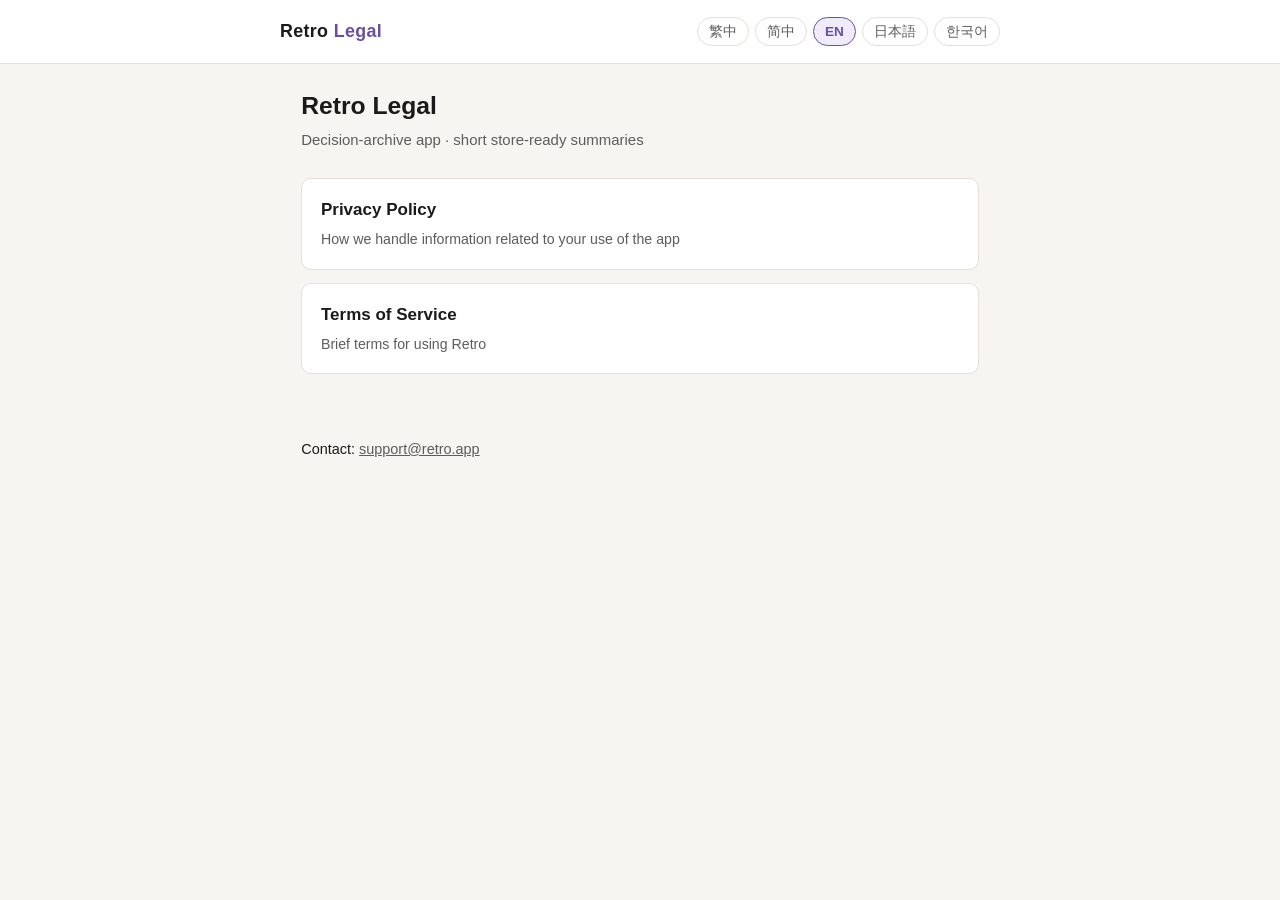
==== index.html @ 139ab5c8 "Initial Retro legal site for GitHub Pages Short Privacy Policy and Terms of Service (zh-TW, zh-CN, e" ====
<!DOCTYPE html>
<html lang="zh-Hant">
<head>
  <meta charset="utf-8" />
  <meta name="viewport" content="width=device-width, initial-scale=1" />
  <title>Retro — Legal</title>
  <meta name="description" content="Retro privacy policy and terms of service." />
  <link rel="stylesheet" href="styles.css" />
</head>
<body>
  <header>
    <div class="header-inner">
      <a class="brand" href="index.html">Retro <span>Legal</span></a>
      <nav class="langs" aria-label="Language">
        <button type="button" data-set-lang="zh-TW">繁中</button>
        <button type="button" data-set-lang="zh-CN">简中</button>
        <button type="button" data-set-lang="en">EN</button>
        <button type="button" data-set-lang="ja">日本語</button>
        <button type="button" data-set-lang="ko">한국어</button>
      </nav>
    </div>
  </header>
  <main>
    <div data-lang="zh-TW">
      <h1>Retro 法律與政策</h1>
      <p class="meta">決定存檔應用 · 簡要說明（上架用）</p>
      <ul class="home-list">
        <li><a href="privacy.html">隱私政策<small>我們如何處理與應用使用相關的資訊</small></a></li>
        <li><a href="terms.html">服務條款<small>使用 Retro 的簡要約定</small></a></li>
      </ul>
    </div>
    <div data-lang="zh-CN">
      <h1>Retro 法律与政策</h1>
      <p class="meta">决定存档应用 · 简要说明（上架用）</p>
      <ul class="home-list">
        <li><a href="privacy.html">隐私政策<small>我们如何处理与应用使用相关的信息</small></a></li>
        <li><a href="terms.html">服务条款<small>使用 Retro 的简要约定</small></a></li>
      </ul>
    </div>
    <div data-lang="en">
      <h1>Retro Legal</h1>
      <p class="meta">Decision-archive app · short store-ready summaries</p>
      <ul class="home-list">
        <li><a href="privacy.html">Privacy Policy<small>How we handle information related to your use of the app</small></a></li>
        <li><a href="terms.html">Terms of Service<small>Brief terms for using Retro</small></a></li>
      </ul>
    </div>
    <div data-lang="ja">
      <h1>Retro 法的情報</h1>
      <p class="meta">決断記録アプリ · 要約（ストア掲載用）</p>
      <ul class="home-list">
        <li><a href="privacy.html">プライバシーポリシー<small>アプリ利用に関する情報の取り扱い</small></a></li>
        <li><a href="terms.html">利用規約<small>Retro ご利用にあたっての要約</small></a></li>
      </ul>
    </div>
    <div data-lang="ko">
      <h1>Retro 법적 안내</h1>
      <p class="meta">결정 기록 앱 · 요약（스토어용）</p>
      <ul class="home-list">
        <li><a href="privacy.html">개인정보 처리방침<small>앱 이용과 관련된 정보 처리</small></a></li>
        <li><a href="terms.html">이용약관<small>Retro 이용에 관한 요약</small></a></li>
      </ul>
    </div>
  </main>
  <footer>
    <p>Contact: <a href="mailto:support@retro.app">support@retro.app</a></p>
  </footer>
  <script src="lang.js"></script>
</body>
</html>
---- styles.css ----
:root {
  --bg: #f7f5f1;
  --card: #ffffff;
  --text: #1a1a1a;
  --muted: #5c5c5c;
  --border: #e4e0d8;
  --accent: #6b4ea3;
  --accent-soft: #f0ebf8;
  --link: #5a3d96;
}
* { box-sizing: border-box; }
html { font-size: 17px; }
body {
  margin: 0;
  font-family: -apple-system, BlinkMacSystemFont, "Segoe UI", "PingFang TC",
    "Noto Sans TC", "Hiragino Sans", "Apple SD Gothic Neo", sans-serif;
  background: var(--bg);
  color: var(--text);
  line-height: 1.65;
}
a { color: var(--link); }
header {
  background: var(--card);
  border-bottom: 1px solid var(--border);
  padding: 1rem 1.25rem;
  position: sticky;
  top: 0;
  z-index: 10;
}
.header-inner {
  max-width: 720px;
  margin: 0 auto;
  display: flex;
  flex-wrap: wrap;
  align-items: center;
  justify-content: space-between;
  gap: 0.75rem;
}
.brand {
  font-weight: 700;
  font-size: 1.05rem;
  text-decoration: none;
  color: var(--text);
  letter-spacing: 0.02em;
}
.brand span { color: var(--accent); }
nav.langs {
  display: flex;
  flex-wrap: wrap;
  gap: 0.35rem;
}
nav.langs button {
  appearance: none;
  border: 1px solid var(--border);
  background: var(--card);
  color: var(--muted);
  border-radius: 999px;
  padding: 0.25rem 0.65rem;
  font-size: 0.8rem;
  cursor: pointer;
}
nav.langs button[aria-pressed="true"] {
  background: var(--accent-soft);
  border-color: var(--accent);
  color: var(--accent);
  font-weight: 600;
}
main {
  max-width: 720px;
  margin: 0 auto;
  padding: 1.5rem 1.25rem 3rem;
}
.card {
  background: var(--card);
  border: 1px solid var(--border);
  border-radius: 12px;
  padding: 1.5rem 1.35rem;
}
h1 {
  font-size: 1.45rem;
  margin: 0 0 0.35rem;
  line-height: 1.3;
}
.meta {
  color: var(--muted);
  font-size: 0.88rem;
  margin-bottom: 1.5rem;
}
h2 {
  font-size: 1.05rem;
  margin: 1.5rem 0 0.45rem;
  color: var(--text);
}
p { margin: 0 0 0.75rem; color: var(--text); }
.home-list {
  list-style: none;
  padding: 0;
  margin: 1rem 0 0;
}
.home-list li { margin: 0 0 0.75rem; }
.home-list a {
  display: block;
  padding: 1rem 1.1rem;
  background: var(--card);
  border: 1px solid var(--border);
  border-radius: 10px;
  text-decoration: none;
  color: var(--text);
  font-weight: 600;
}
.home-list a:hover { border-color: var(--accent); background: var(--accent-soft); }
.home-list a small {
  display: block;
  font-weight: 400;
  color: var(--muted);
  margin-top: 0.25rem;
}
footer {
  max-width: 720px;
  margin: 0 auto;
  padding: 0 1.25rem 2.5rem;
  color: var(--muted);
  font-size: 0.85rem;
}
footer a { color: var(--muted); }
[data-lang] { display: none; }
[data-lang].active { display: block; }
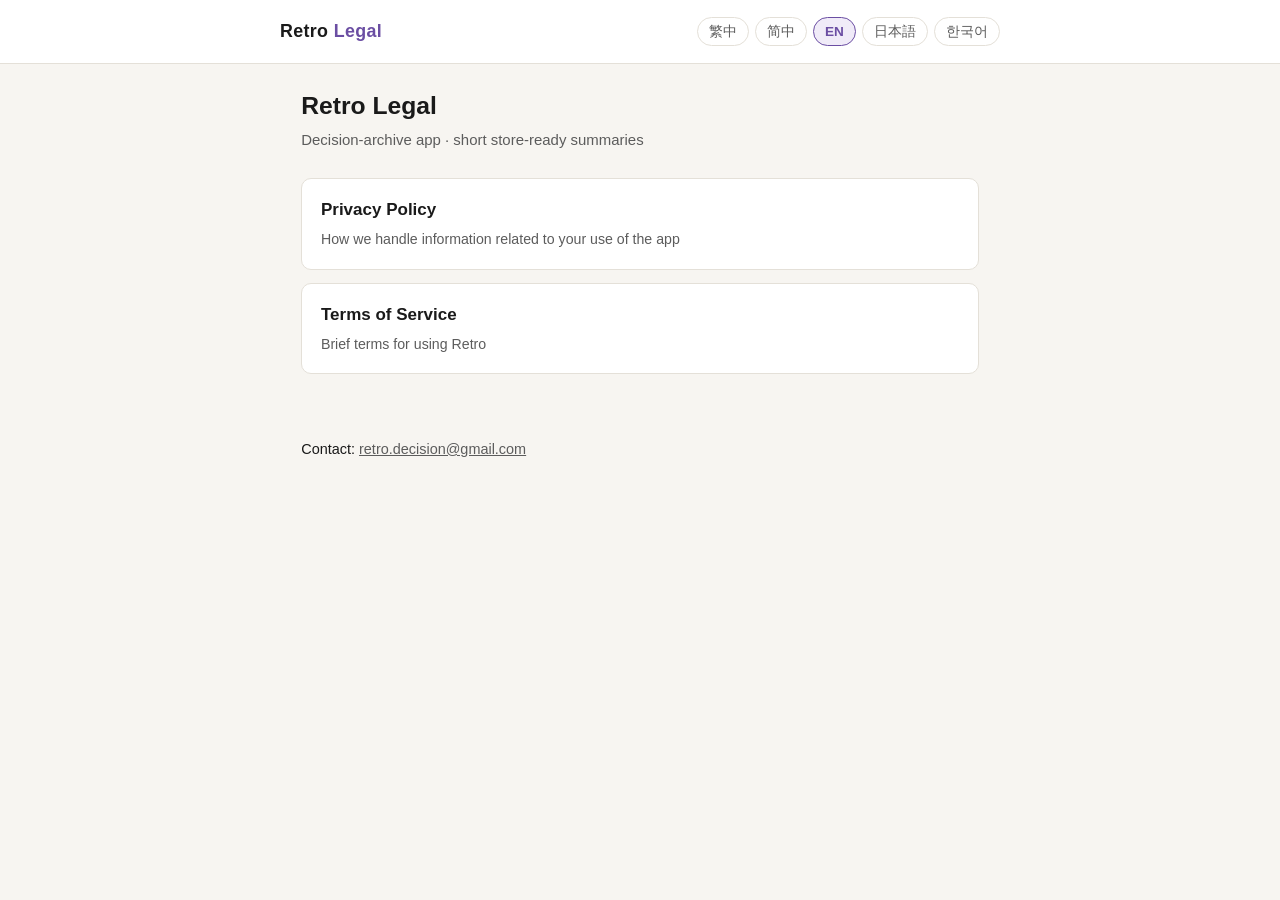
==== commit 271d1565: "chore(legal): set support email to retro.decision@gmail.com Replace placeholder support@retro.app ac" ====
--- a/index.html
+++ b/index.html
@@ -63,7 +63,7 @@
     </div>
   </main>
   <footer>
-    <p>Contact: <a href="mailto:support@retro.app">support@retro.app</a></p>
+    <p>Contact: <a href="mailto:retro.decision@gmail.com">retro.decision@gmail.com</a></p>
   </footer>
   <script src="lang.js"></script>
 </body>
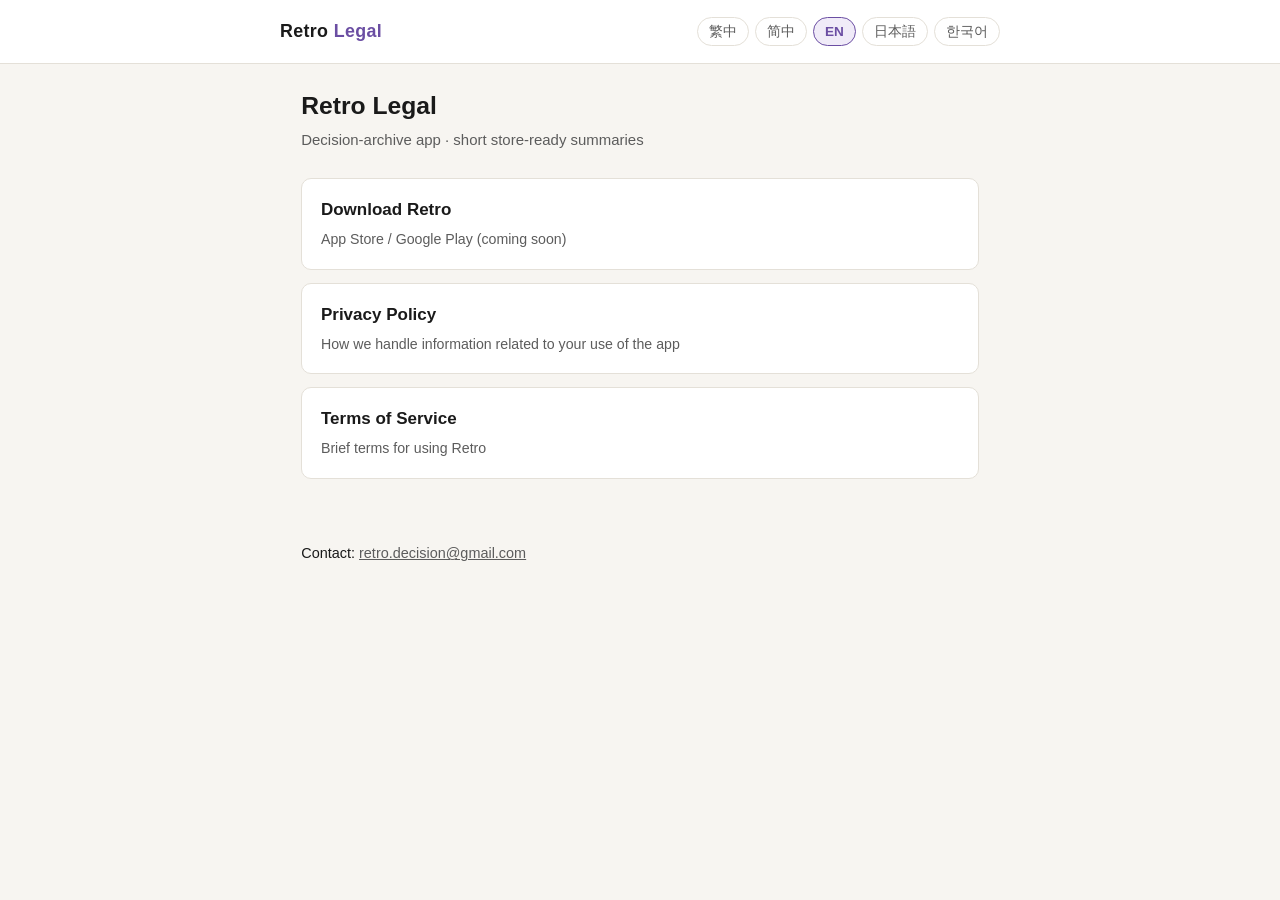
==== commit 0a602131: "Add store QR download landing (coming soon until listings live)" ====
--- a/index.html
+++ b/index.html
@@ -25,6 +25,7 @@
       <h1>Retro 法律與政策</h1>
       <p class="meta">決定存檔應用 · 簡要說明（上架用）</p>
       <ul class="home-list">
+        <li><a href="download.html">下載 Retro<small>App Store／Google Play（即將上架）</small></a></li>
         <li><a href="privacy.html">隱私政策<small>我們如何處理與應用使用相關的資訊</small></a></li>
         <li><a href="terms.html">服務條款<small>使用 Retro 的簡要約定</small></a></li>
       </ul>
@@ -33,6 +34,7 @@
       <h1>Retro 法律与政策</h1>
       <p class="meta">决定存档应用 · 简要说明（上架用）</p>
       <ul class="home-list">
+        <li><a href="download.html">下载 Retro<small>App Store／Google Play（即将上架）</small></a></li>
         <li><a href="privacy.html">隐私政策<small>我们如何处理与应用使用相关的信息</small></a></li>
         <li><a href="terms.html">服务条款<small>使用 Retro 的简要约定</small></a></li>
       </ul>
@@ -41,6 +43,7 @@
       <h1>Retro Legal</h1>
       <p class="meta">Decision-archive app · short store-ready summaries</p>
       <ul class="home-list">
+        <li><a href="download.html">Download Retro<small>App Store / Google Play (coming soon)</small></a></li>
         <li><a href="privacy.html">Privacy Policy<small>How we handle information related to your use of the app</small></a></li>
         <li><a href="terms.html">Terms of Service<small>Brief terms for using Retro</small></a></li>
       </ul>
@@ -49,6 +52,7 @@
       <h1>Retro 法的情報</h1>
       <p class="meta">決断記録アプリ · 要約（ストア掲載用）</p>
       <ul class="home-list">
+        <li><a href="download.html">Retro をダウンロード<small>App Store／Google Play（近日公開）</small></a></li>
         <li><a href="privacy.html">プライバシーポリシー<small>アプリ利用に関する情報の取り扱い</small></a></li>
         <li><a href="terms.html">利用規約<small>Retro ご利用にあたっての要約</small></a></li>
       </ul>
@@ -57,6 +61,7 @@
       <h1>Retro 법적 안내</h1>
       <p class="meta">결정 기록 앱 · 요약（스토어용）</p>
       <ul class="home-list">
+        <li><a href="download.html">Retro 다운로드<small>App Store／Google Play（곧 공개）</small></a></li>
         <li><a href="privacy.html">개인정보 처리방침<small>앱 이용과 관련된 정보 처리</small></a></li>
         <li><a href="terms.html">이용약관<small>Retro 이용에 관한 요약</small></a></li>
       </ul>
--- a/styles.css
+++ b/styles.css
@@ -125,3 +125,21 @@
 footer a { color: var(--muted); }
 [data-lang] { display: none; }
 [data-lang].active { display: block; }
+.store-actions {
+  display: flex;
+  flex-wrap: wrap;
+  gap: 0.65rem;
+  margin: 0.25rem 0 1.25rem;
+}
+.store-actions[hidden] { display: none; }
+.store-btn {
+  display: inline-block;
+  padding: 0.65rem 1.1rem;
+  background: var(--accent-soft);
+  border: 1px solid var(--accent);
+  border-radius: 10px;
+  color: var(--accent);
+  font-weight: 600;
+  text-decoration: none;
+}
+.store-btn:hover { background: var(--card); }
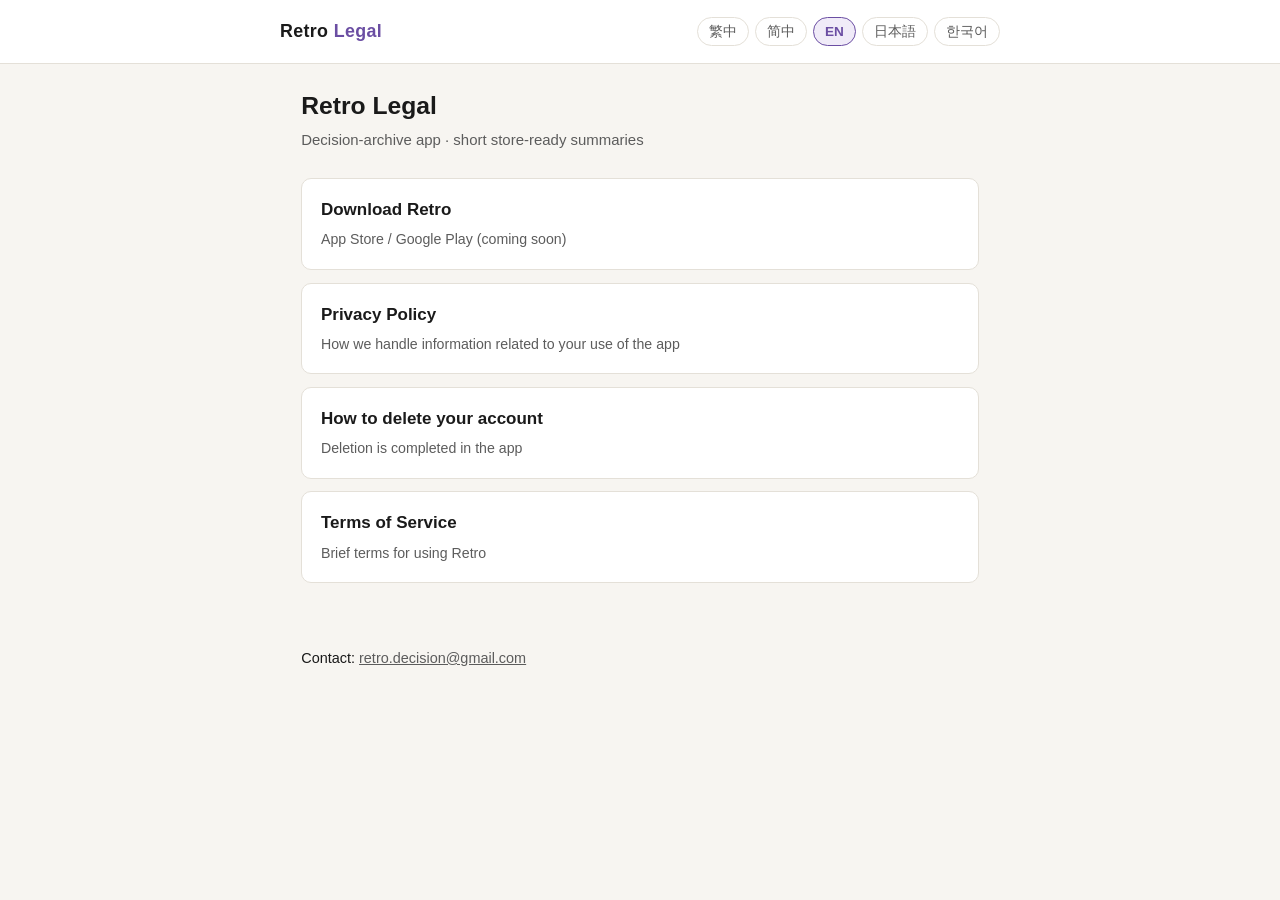
==== commit f528c044: "docs(legal): describe in-app account deletion Update the privacy policy so account deletion happens " ====
--- a/index.html
+++ b/index.html
@@ -27,6 +27,7 @@
       <ul class="home-list">
         <li><a href="download.html">下載 Retro<small>App Store／Google Play（即將上架）</small></a></li>
         <li><a href="privacy.html">隱私政策<small>我們如何處理與應用使用相關的資訊</small></a></li>
+        <li><a href="delete-account.html">如何刪除帳號<small>須在 App 內完成刪除</small></a></li>
         <li><a href="terms.html">服務條款<small>使用 Retro 的簡要約定</small></a></li>
       </ul>
     </div>
@@ -36,6 +37,7 @@
       <ul class="home-list">
         <li><a href="download.html">下载 Retro<small>App Store／Google Play（即将上架）</small></a></li>
         <li><a href="privacy.html">隐私政策<small>我们如何处理与应用使用相关的信息</small></a></li>
+        <li><a href="delete-account.html">如何删除账号<small>须在 App 内完成删除</small></a></li>
         <li><a href="terms.html">服务条款<small>使用 Retro 的简要约定</small></a></li>
       </ul>
     </div>
@@ -45,6 +47,7 @@
       <ul class="home-list">
         <li><a href="download.html">Download Retro<small>App Store / Google Play (coming soon)</small></a></li>
         <li><a href="privacy.html">Privacy Policy<small>How we handle information related to your use of the app</small></a></li>
+        <li><a href="delete-account.html">How to delete your account<small>Deletion is completed in the app</small></a></li>
         <li><a href="terms.html">Terms of Service<small>Brief terms for using Retro</small></a></li>
       </ul>
     </div>
@@ -54,6 +57,7 @@
       <ul class="home-list">
         <li><a href="download.html">Retro をダウンロード<small>App Store／Google Play（近日公開）</small></a></li>
         <li><a href="privacy.html">プライバシーポリシー<small>アプリ利用に関する情報の取り扱い</small></a></li>
+        <li><a href="delete-account.html">アカウントの削除方法<small>削除はアプリ内で行います</small></a></li>
         <li><a href="terms.html">利用規約<small>Retro ご利用にあたっての要約</small></a></li>
       </ul>
     </div>
@@ -63,6 +67,7 @@
       <ul class="home-list">
         <li><a href="download.html">Retro 다운로드<small>App Store／Google Play（곧 공개）</small></a></li>
         <li><a href="privacy.html">개인정보 처리방침<small>앱 이용과 관련된 정보 처리</small></a></li>
+        <li><a href="delete-account.html">계정 삭제 방법<small>삭제는 앱 안에서 완료됩니다</small></a></li>
         <li><a href="terms.html">이용약관<small>Retro 이용에 관한 요약</small></a></li>
       </ul>
     </div>
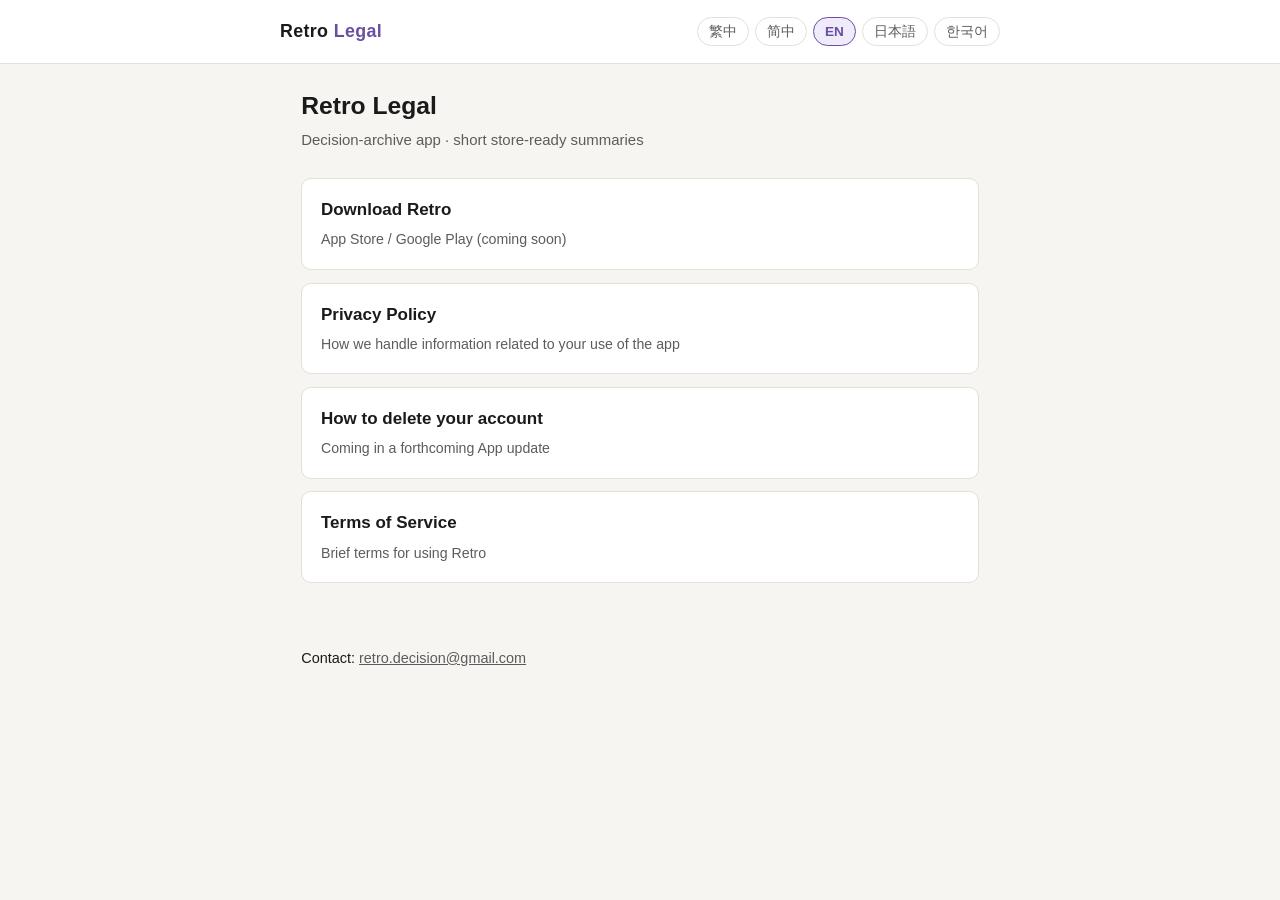
==== commit 74318b2d: "docs(legal): do not claim in-app account deletion is already live The Settings delete-account flow i" ====
--- a/index.html
+++ b/index.html
@@ -27,7 +27,7 @@
       <ul class="home-list">
         <li><a href="download.html">下載 Retro<small>App Store／Google Play（即將上架）</small></a></li>
         <li><a href="privacy.html">隱私政策<small>我們如何處理與應用使用相關的資訊</small></a></li>
-        <li><a href="delete-account.html">如何刪除帳號<small>須在 App 內完成刪除</small></a></li>
+        <li><a href="delete-account.html">如何刪除帳號<small>將於下次 App 更新後在 App 內提供</small></a></li>
         <li><a href="terms.html">服務條款<small>使用 Retro 的簡要約定</small></a></li>
       </ul>
     </div>
@@ -37,7 +37,7 @@
       <ul class="home-list">
         <li><a href="download.html">下载 Retro<small>App Store／Google Play（即将上架）</small></a></li>
         <li><a href="privacy.html">隐私政策<small>我们如何处理与应用使用相关的信息</small></a></li>
-        <li><a href="delete-account.html">如何删除账号<small>须在 App 内完成删除</small></a></li>
+        <li><a href="delete-account.html">如何删除账号<small>将于下次 App 更新后在 App 内提供</small></a></li>
         <li><a href="terms.html">服务条款<small>使用 Retro 的简要约定</small></a></li>
       </ul>
     </div>
@@ -47,7 +47,7 @@
       <ul class="home-list">
         <li><a href="download.html">Download Retro<small>App Store / Google Play (coming soon)</small></a></li>
         <li><a href="privacy.html">Privacy Policy<small>How we handle information related to your use of the app</small></a></li>
-        <li><a href="delete-account.html">How to delete your account<small>Deletion is completed in the app</small></a></li>
+        <li><a href="delete-account.html">How to delete your account<small>Coming in a forthcoming App update</small></a></li>
         <li><a href="terms.html">Terms of Service<small>Brief terms for using Retro</small></a></li>
       </ul>
     </div>
@@ -57,7 +57,7 @@
       <ul class="home-list">
         <li><a href="download.html">Retro をダウンロード<small>App Store／Google Play（近日公開）</small></a></li>
         <li><a href="privacy.html">プライバシーポリシー<small>アプリ利用に関する情報の取り扱い</small></a></li>
-        <li><a href="delete-account.html">アカウントの削除方法<small>削除はアプリ内で行います</small></a></li>
+        <li><a href="delete-account.html">アカウントの削除方法<small>次回のアプリ更新後に提供</small></a></li>
         <li><a href="terms.html">利用規約<small>Retro ご利用にあたっての要約</small></a></li>
       </ul>
     </div>
@@ -67,7 +67,7 @@
       <ul class="home-list">
         <li><a href="download.html">Retro 다운로드<small>App Store／Google Play（곧 공개）</small></a></li>
         <li><a href="privacy.html">개인정보 처리방침<small>앱 이용과 관련된 정보 처리</small></a></li>
-        <li><a href="delete-account.html">계정 삭제 방법<small>삭제는 앱 안에서 완료됩니다</small></a></li>
+        <li><a href="delete-account.html">계정 삭제 방법<small>다음 앱 업데이트 이후 제공</small></a></li>
         <li><a href="terms.html">이용약관<small>Retro 이용에 관한 요약</small></a></li>
       </ul>
     </div>
